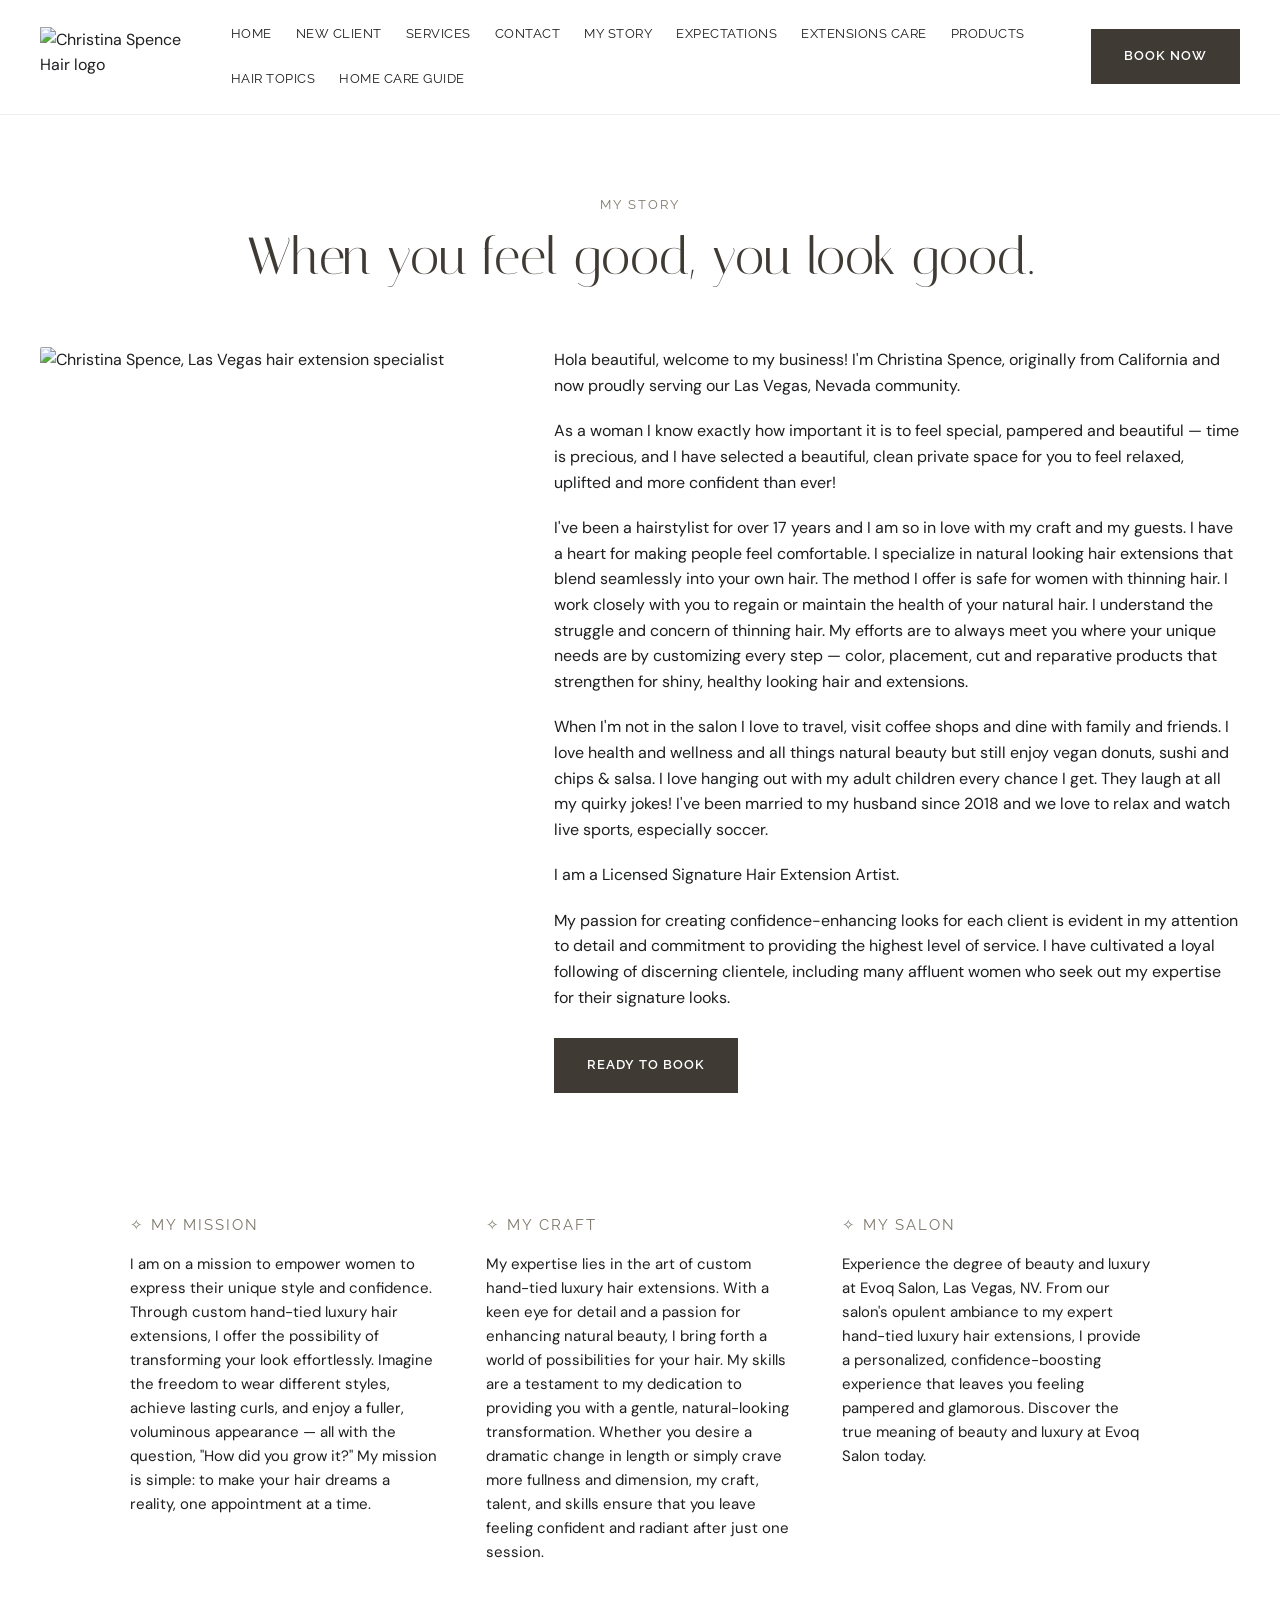
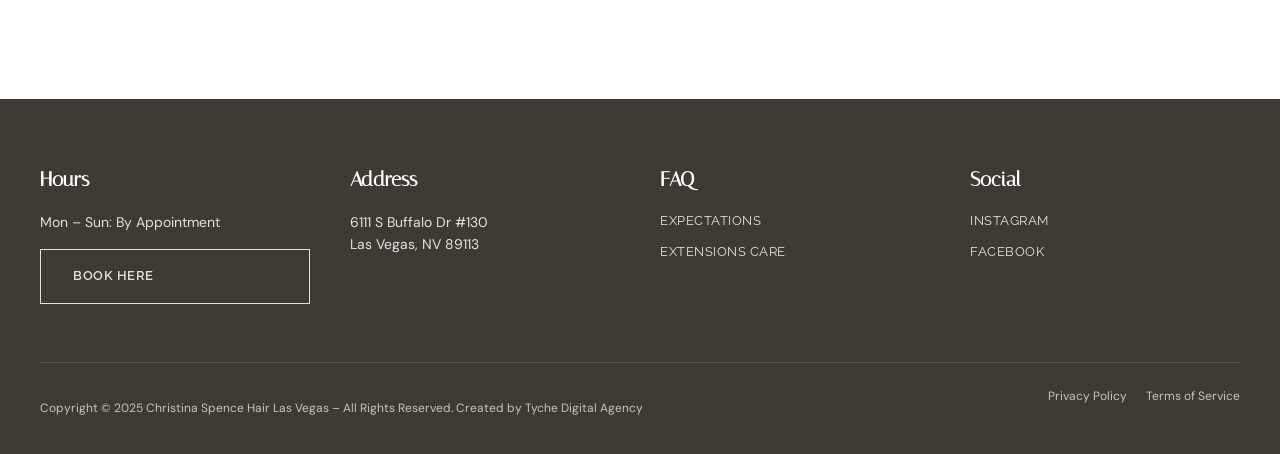
==== about-christina.html @ 87058861 "Rename about.html to about-christina.html" ====
<!DOCTYPE html>
<html lang="en">
<head>
<meta charset="UTF-8">
<meta name="viewport" content="width=device-width, initial-scale=1.0">
<title>About Christina | Las Vegas Hair Extension Specialist</title>
<link rel="preconnect" href="https://fonts.googleapis.com">
<link rel="preconnect" href="https://fonts.gstatic.com" crossorigin>
<link href="https://fonts.googleapis.com/css2?family=Italiana&family=DM+Sans:wght@400;500;700&family=Raleway:wght@500;600;700&display=swap" rel="stylesheet">
<link rel="stylesheet" href="style.css">
</head>
<body>

<header class="site-header">
  <div class="header-inner">
    <a href="index.html" class="logo">
      <img src="https://assets.zyrosite.com/cdn-cgi/image/format=auto,w=375,h=365,fit=crop/AoP68bJWR0tgPJ6Z/circle-csh-2024-logo-ALpOQ50o9pC0ZXP4.png" alt="Christina Spence Hair logo">
    </a>
    <button class="nav-toggle" aria-label="Open menu" aria-expanded="false">
      <span></span><span></span><span></span>
    </button>
    <nav class="main-nav">
      <a href="index.html">Home</a>
      <a href="new-client.html">New Client</a>
      <a href="hair-extension-services.html">Services</a>
      <a href="contact-christina-spence-hair.html">Contact</a>
      <a href="about-christina.html" class="active">My Story</a>
      <a href="what-to-expect.html">Expectations</a>
      <a href="hair-extension-care-guide.html">Extensions Care</a>
      <a href="recommended-hair-products.html">Products</a>
      <a href="hair-education-and-extension-topics.html">Hair Topics</a>
      <a href="home-hair-care-guide-.html">Home Care Guide</a>
    </nav>
    <a href="https://calendar.app.google/LgVL6fd3cWTwTrZi7" class="btn btn-dark header-cta" target="_blank" rel="noopener">Book Now</a>
  </div>
</header>

<main>

  <section class="page-hero">
    <p class="eyebrow center">My Story</p>
    <h1 class="center">When you feel good, you look good.</h1>
  </section>

  <section class="story-section">
    <div class="story-inner">
      <div class="story-image">
        <img src="https://assets.zyrosite.com/cdn-cgi/image/format=auto,w=768,h=738,fit=crop/AoP68bJWR0tgPJ6Z/img_1438-YD060xn8VRfNgnpO.jpeg" alt="Christina Spence, Las Vegas hair extension specialist">
      </div>
      <div class="story-text">
        <p>Hola beautiful, welcome to my business! I'm Christina Spence, originally from California and now proudly serving our Las Vegas, Nevada community.</p>
        <p>As a woman I know exactly how important it is to feel special, pampered and beautiful &mdash; time is precious, and I have selected a beautiful, clean private space for you to feel relaxed, uplifted and more confident than ever!</p>
        <p>I've been a hairstylist for over 17 years and I am so in love with my craft and my guests. I have a heart for making people feel comfortable. I specialize in natural looking hair extensions that blend seamlessly into your own hair. The method I offer is safe for women with thinning hair. I work closely with you to regain or maintain the health of your natural hair. I understand the struggle and concern of thinning hair. My efforts are to always meet you where your unique needs are by customizing every step &mdash; color, placement, cut and reparative products that strengthen for shiny, healthy looking hair and extensions.</p>
        <p>When I'm not in the salon I love to travel, visit coffee shops and dine with family and friends. I love health and wellness and all things natural beauty but still enjoy vegan donuts, sushi and chips &amp; salsa. I love hanging out with my adult children every chance I get. They laugh at all my quirky jokes! I've been married to my husband since 2018 and we love to relax and watch live sports, especially soccer.</p>
        <p>I am a Licensed Signature Hair Extension Artist.</p>
        <p>My passion for creating confidence-enhancing looks for each client is evident in my attention to detail and commitment to providing the highest level of service. I have cultivated a loyal following of discerning clientele, including many affluent women who seek out my expertise for their signature looks.</p>
        <a href="https://calendar.app.google/LgVL6fd3cWTwTrZi7" class="btn btn-dark" target="_blank" rel="noopener">Ready to Book</a>
      </div>
    </div>
  </section>

  <section class="pillars-section">
    <div class="pillar">
      <p class="eyebrow">&#10023; My Mission</p>
      <p>I am on a mission to empower women to express their unique style and confidence. Through custom hand-tied luxury hair extensions, I offer the possibility of transforming your look effortlessly. Imagine the freedom to wear different styles, achieve lasting curls, and enjoy a fuller, voluminous appearance &mdash; all with the question, "How did you grow it?" My mission is simple: to make your hair dreams a reality, one appointment at a time.</p>
    </div>
    <div class="pillar">
      <p class="eyebrow">&#10023; My Craft</p>
      <p>My expertise lies in the art of custom hand-tied luxury hair extensions. With a keen eye for detail and a passion for enhancing natural beauty, I bring forth a world of possibilities for your hair. My skills are a testament to my dedication to providing you with a gentle, natural-looking transformation. Whether you desire a dramatic change in length or simply crave more fullness and dimension, my craft, talent, and skills ensure that you leave feeling confident and radiant after just one session.</p>
    </div>
    <div class="pillar">
      <p class="eyebrow">&#10023; My Salon</p>
      <p>Experience the degree of beauty and luxury at Evoq Salon, Las Vegas, NV. From our salon's opulent ambiance to my expert hand-tied luxury hair extensions, I provide a personalized, confidence-boosting experience that leaves you feeling pampered and glamorous. Discover the true meaning of beauty and luxury at Evoq Salon today.</p>
    </div>
  </section>

</main>

<footer class="site-footer">
  <div class="footer-inner">
    <div class="footer-col">
      <h4>Hours</h4>
      <p>Mon &ndash; Sun: By Appointment</p>
      <a href="https://calendar.app.google/Bt7UDayW3P3kuvLn8" class="btn btn-outline-light" target="_blank" rel="noopener">Book Here</a>
    </div>
    <div class="footer-col">
      <h4>Address</h4>
      <p>6111 S Buffalo Dr #130<br>Las Vegas, NV 89113</p>
    </div>
    <div class="footer-col">
      <h4>FAQ</h4>
      <a href="what-to-expect.html">Expectations</a>
      <a href="hair-extension-care-guide.html">Extensions Care</a>
    </div>
    <div class="footer-col">
      <h4>Social</h4>
      <a href="#" target="_blank" rel="noopener">Instagram</a>
      <a href="#" target="_blank" rel="noopener">Facebook</a>
    </div>
  </div>
  <div class="footer-bottom">
    <p>Copyright &copy; 2025 Christina Spence Hair Las Vegas &ndash; All Rights Reserved. Created by Tyche Digital Agency</p>
    <div class="footer-legal">
      <a href="privacy-policy.html">Privacy Policy</a>
      <a href="terms-of-service.html">Terms of Service</a>
    </div>
  </div>
</footer>

<script src="script.js"></script>
</body>
</html>
---- style.css ----
/* ===== Design tokens (sampled from live site) =====
   Body text:    #1D1E20
   Headings/CTA: #3F3B34
   Muted/taupe:  #7E796C
   Light bg:     #F1F1F1
   Display font: Italiana
   Body font:    DM Sans
   UI/button:    Raleway
*/

:root{
  --ink:#1D1E20;
  --dark:#3F3B34;
  --taupe:#7E796C;
  --cream:#F1F1F1;
  --white:#ffffff;
  --font-display:'Italiana', serif;
  --font-body:'DM Sans', sans-serif;
  --font-ui:'Raleway', sans-serif;
}

*{box-sizing:border-box;}
body{margin:0;font-family:var(--font-body);color:var(--ink);background:var(--white);line-height:1.6;}
img{max-width:100%;display:block;}
a{text-decoration:none;color:inherit;}
h1,h2,h3{font-family:var(--font-display);font-weight:400;color:var(--dark);margin:0 0 20px;line-height:1.15;}
h1{font-size:72px;}
h2{font-size:40px;}
h3{font-size:24px;}
.center{text-align:center;}

.eyebrow{
  font-family:var(--font-ui);
  text-transform:uppercase;
  letter-spacing:2px;
  font-size:13px;
  color:var(--taupe);
  margin:0 0 12px;
}

/* Buttons */
.btn{
  display:inline-block;
  font-family:var(--font-ui);
  font-weight:600;
  text-transform:uppercase;
  letter-spacing:1px;
  font-size:13px;
  padding:16px 32px;
  border-radius:0;
  border:1px solid var(--dark);
  transition:opacity .2s ease;
}
.btn-dark{background:var(--dark);color:var(--white);}
.btn-dark:hover{opacity:.85;}
.btn-outline{background:transparent;color:var(--dark);}
.btn-outline:hover{background:var(--dark);color:var(--white);}
.btn-outline-light{border-color:var(--white);color:var(--white);}
.btn-outline-light:hover{background:var(--white);color:var(--dark);}
.btn-row{display:flex;flex-wrap:wrap;gap:16px;margin-top:24px;}

/* Header */
.site-header{padding:24px 0;border-bottom:1px solid #eee;}
.header-inner{
  max-width:1280px;margin:0 auto;padding:0 40px;
  display:flex;align-items:center;justify-content:space-between;gap:24px;
}
.logo img{height:60px;width:auto;}
.main-nav{display:flex;flex-wrap:wrap;gap:24px;font-family:var(--font-ui);font-size:13px;text-transform:uppercase;letter-spacing:.5px;}
.main-nav a:hover{color:var(--taupe);}
.header-cta{white-space:nowrap;}
.nav-toggle{display:none;background:none;border:0;cursor:pointer;padding:8px;}
.nav-toggle span{display:block;width:24px;height:2px;background:var(--dark);margin:5px 0;}

/* Hero */
.hero{padding:80px 40px;}
.hero-inner{max-width:1280px;margin:0 auto;display:grid;grid-template-columns:1fr 1fr;gap:60px;align-items:center;}
.hero-copy{max-width:480px;margin:0 0 32px;font-size:17px;}
.hero-image img{border-radius:2px;}

/* Guest experience */
.guest-experience{padding:80px 40px;background:var(--cream);text-align:center;}
.steps{max-width:1000px;margin:40px auto 0;display:grid;grid-template-columns:repeat(3,1fr);gap:48px;}
.step-number{display:block;font-family:var(--font-display);font-size:48px;color:var(--taupe);margin-bottom:16px;}

/* Testimonials */
.testimonials{padding:80px 40px;max-width:1100px;margin:0 auto;}
.testimonial-grid{display:grid;grid-template-columns:1fr 1fr;gap:48px;margin-top:48px;}
.testimonial{margin:0;padding:0;font-style:italic;font-size:15px;color:var(--ink);}
.testimonial cite{display:block;margin-top:16px;font-style:normal;font-family:var(--font-ui);text-transform:uppercase;font-size:12px;letter-spacing:1px;color:var(--taupe);}

/* Pain points */
.pain-points{padding:80px 40px;}
.pain-points-inner{max-width:1280px;margin:0 auto;display:grid;grid-template-columns:1fr 1.2fr;gap:60px;align-items:center;}
.pain-image img{border-radius:2px;}
.pain-item{display:flex;gap:16px;margin-bottom:24px;}
.pain-number{font-family:var(--font-display);font-size:28px;color:var(--taupe);flex-shrink:0;}
.pain-item p{margin:0;}

/* Solution */
.solution{padding:80px 40px;background:var(--cream);}
.solution-inner{max-width:1280px;margin:0 auto;display:grid;grid-template-columns:1fr 1.2fr;gap:60px;align-items:center;}
.solution-image img{border-radius:2px;}
.solution-copy{font-size:20px;font-family:var(--font-display);color:var(--dark);line-height:1.4;margin-bottom:8px;}

/* Interior page hero */
.page-hero{padding:80px 40px 40px;max-width:900px;margin:0 auto;}
.page-hero h1{font-size:52px;}
.page-intro{max-width:640px;margin:0 auto;font-size:17px;color:var(--ink);}
.nav-toggle{}

/* Pillars (My Story mission/craft/salon, Expectations pre-visit/consultation/after) */
.pillars-section{max-width:1100px;margin:0 auto;padding:40px 40px 80px;display:grid;grid-template-columns:repeat(3,1fr);gap:48px;}
.pillar h3{font-size:22px;}
.pillar p{font-size:15px;}

/* Story section (About page) */
.story-section{padding:0 40px 80px;}
.story-inner{max-width:1200px;margin:0 auto;display:grid;grid-template-columns:.8fr 1.2fr;gap:56px;align-items:start;}
.story-image img{border-radius:2px;position:sticky;top:24px;}
.story-text p{margin:0 0 20px;font-size:16px;}
.story-text .btn{margin-top:8px;}

/* CTA band */
.cta-band{padding:0 40px 80px;}

/* Care guide */
.care-section{max-width:900px;margin:0 auto;padding:0 40px 80px;display:grid;gap:32px;}
.care-item h3{font-size:20px;margin-bottom:12px;}
.care-item p{margin:0 0 10px;font-size:15px;}

/* Pricing */
.pricing-section{max-width:1200px;margin:0 auto;padding:40px;}
.pricing-grid{display:grid;grid-template-columns:repeat(3,1fr);gap:32px;margin-top:32px;}
.pricing-card{border:1px solid #e5e2dc;padding:32px 24px;text-align:center;}
.pricing-card.featured{border-color:var(--dark);background:var(--cream);}
.pricing-card h3{font-size:22px;}
.pricing-card p{font-size:14px;}
.pricing-card .price{font-family:var(--font-display);font-size:22px;color:var(--dark);margin:16px 0 4px;}
.pricing-card .price-note{font-size:12px;color:var(--taupe);text-transform:uppercase;letter-spacing:.5px;}
.price-footnote{font-size:13px;color:var(--taupe);margin-top:16px;}

/* Gallery */
.gallery-section{max-width:1200px;margin:0 auto;padding:40px;}
.gallery-grid{display:grid;grid-template-columns:repeat(6,1fr);gap:12px;margin-top:32px;}
.gallery-grid img{aspect-ratio:1/1;object-fit:cover;border-radius:2px;}

/* Contact */
.contact-section{max-width:700px;margin:0 auto;padding:0 40px 100px;}
.contact-card{text-align:center;border:1px solid #e5e2dc;padding:56px 32px;}
.contact-card h2{font-size:28px;}
.contact-card p{margin:0 0 8px;}
.contact-card a[href^="mailto"]{display:inline-block;margin-bottom:24px;color:var(--taupe);}
.contact-card .btn{margin-top:16px;}

/* Newsletter form (New Client page) */
.newsletter-form{display:flex;gap:12px;margin-top:20px;flex-wrap:wrap;}
.newsletter-form input{flex:1;min-width:220px;padding:16px;border:1px solid var(--taupe);font-family:var(--font-body);font-size:15px;}
.newsletter-form button{border:1px solid var(--dark);cursor:pointer;}

/* Products */
.product-section{max-width:1000px;margin:0 auto;padding:0 40px 100px;display:grid;grid-template-columns:1fr 1fr;gap:40px;}
.product-card{border:1px solid #e5e2dc;padding:32px 24px;}
.product-card h3{font-size:20px;}
.product-card p{font-size:14px;}

/* Blog / Hair Topics */
.blog-section{max-width:1100px;margin:0 auto;padding:0 40px 100px;}
.blog-grid{display:grid;grid-template-columns:repeat(2,1fr);gap:32px;}
.blog-card{border:1px solid #e5e2dc;padding:28px 24px;}
.blog-card h3{font-size:19px;}
.blog-card p{font-size:14px;}
.blog-meta{font-size:12px;color:var(--taupe);text-transform:uppercase;letter-spacing:.5px;}
.blog-note{margin-top:24px;font-size:13px;color:var(--taupe);}

/* Footer */
.site-footer{background:var(--dark);color:var(--white);padding:64px 40px 24px;margin-top:40px;}
.footer-inner{max-width:1280px;margin:0 auto;display:grid;grid-template-columns:repeat(4,1fr);gap:40px;}
.footer-col h4{font-family:var(--font-display);font-size:20px;margin:0 0 16px;color:var(--white);}
.footer-col p{margin:0 0 16px;font-size:14px;opacity:.85;}
.footer-col a{display:block;margin-bottom:10px;font-family:var(--font-ui);font-size:13px;text-transform:uppercase;letter-spacing:.5px;opacity:.85;}
.footer-col a:hover{opacity:1;}
.footer-bottom{
  max-width:1280px;margin:48px auto 0;padding-top:24px;border-top:1px solid rgba(255,255,255,.15);
  display:flex;flex-wrap:wrap;justify-content:space-between;gap:16px;font-size:12px;opacity:.7;
}
.footer-legal a{margin-left:16px;}

/* Responsive */
@media (max-width:900px){
  h1{font-size:44px;}
  h2{font-size:30px;}
  .main-nav{display:none;width:100%;flex-direction:column;gap:16px;order:3;padding-top:16px;}
  .main-nav.is-open{display:flex;}
  .header-inner{flex-wrap:wrap;}
  .nav-toggle{display:block;}
  .hero-inner,.pain-points-inner,.solution-inner{grid-template-columns:1fr;}
  .steps,.testimonial-grid{grid-template-columns:1fr;}
  .pillars-section,.pricing-grid,.product-section,.blog-grid{grid-template-columns:1fr;}
  .story-inner{grid-template-columns:1fr;}
  .gallery-grid{grid-template-columns:repeat(3,1fr);}
  .page-hero h1{font-size:36px;}
  .footer-inner{grid-template-columns:1fr 1fr;}
  .header-cta{display:none;}
}
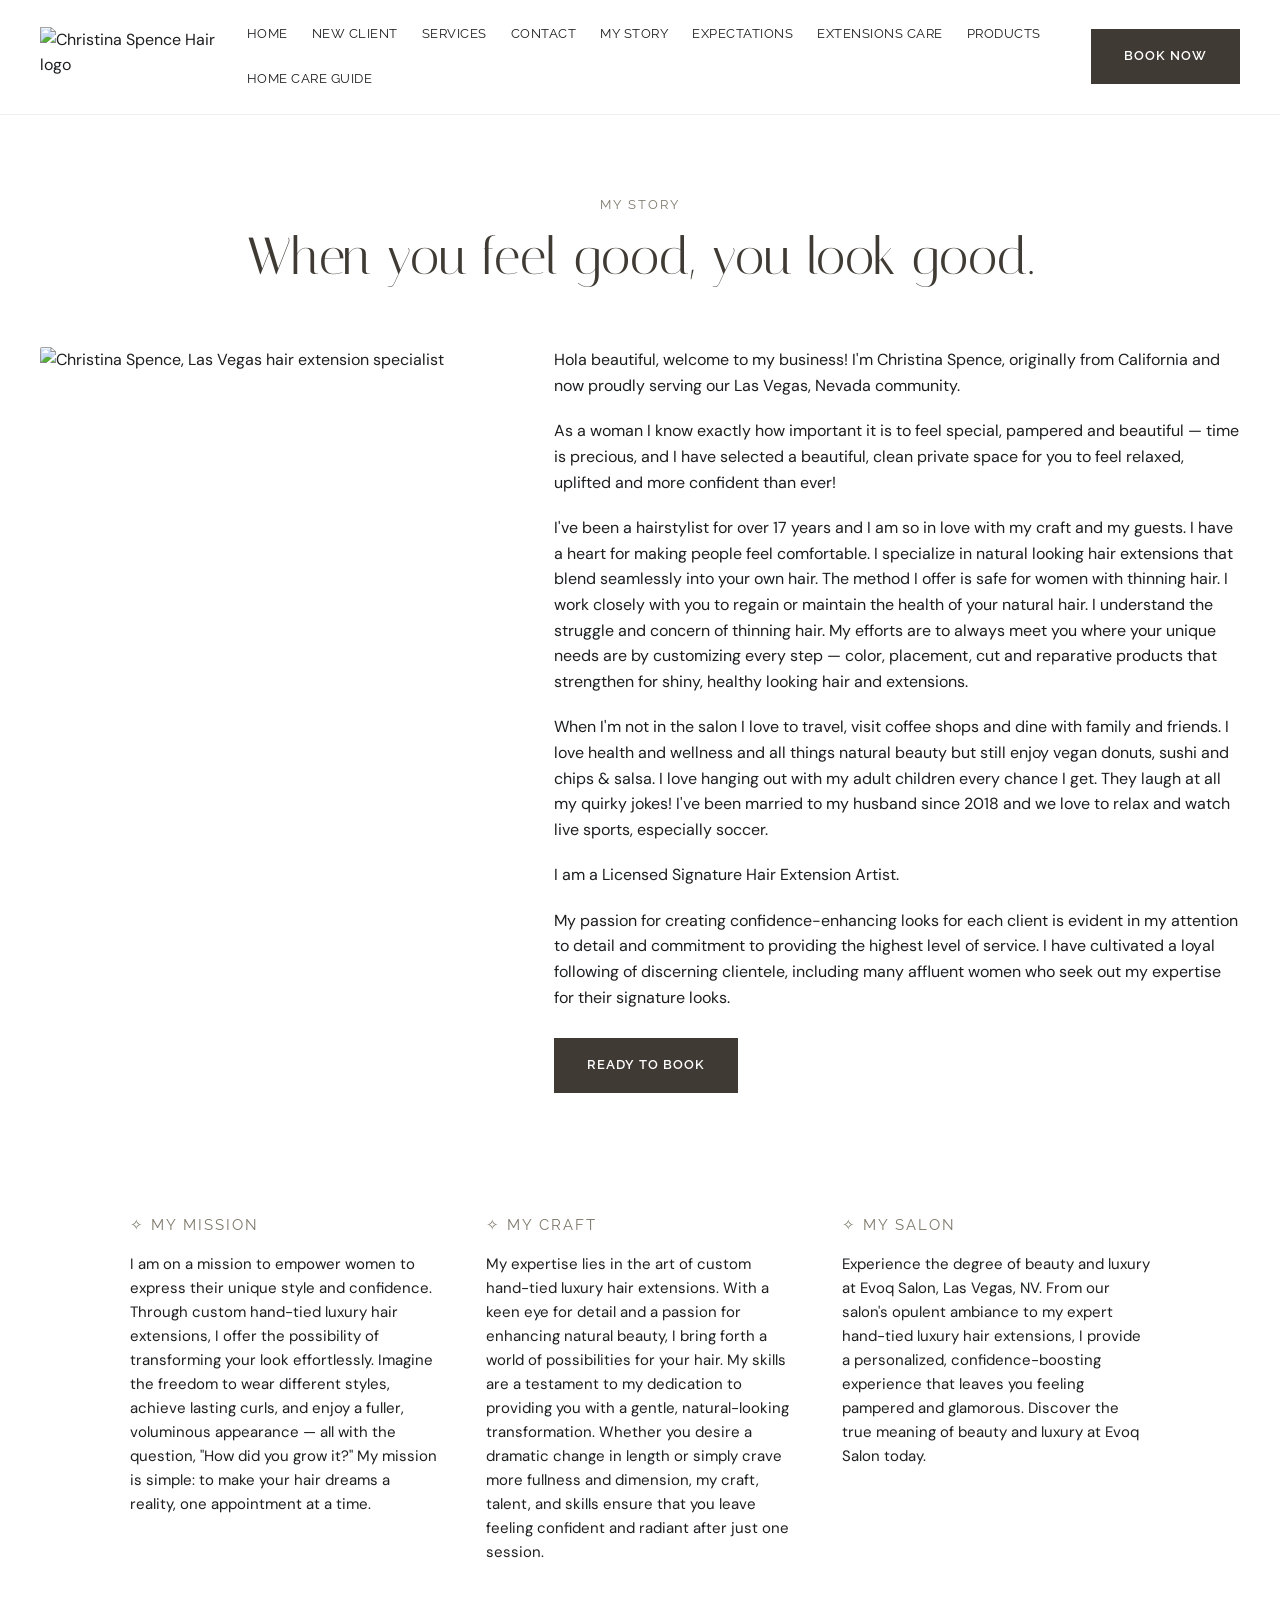
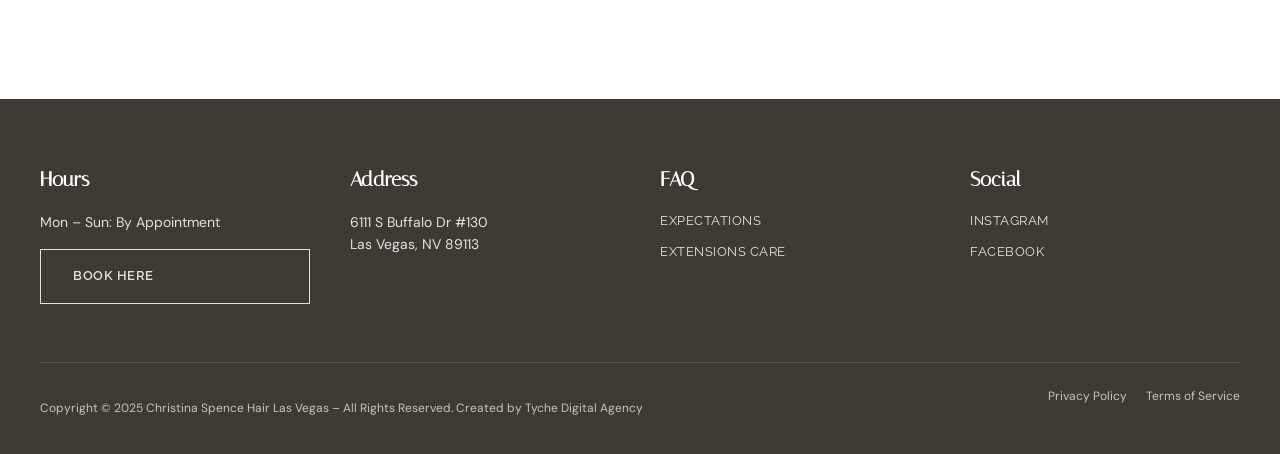
==== commit c00a7aa2: "Update about-christina.html" ====
--- a/about-christina.html
+++ b/about-christina.html
@@ -28,7 +28,6 @@
       <a href="what-to-expect.html">Expectations</a>
       <a href="hair-extension-care-guide.html">Extensions Care</a>
       <a href="recommended-hair-products.html">Products</a>
-      <a href="hair-education-and-extension-topics.html">Hair Topics</a>
       <a href="home-hair-care-guide-.html">Home Care Guide</a>
     </nav>
     <a href="https://calendar.app.google/LgVL6fd3cWTwTrZi7" class="btn btn-dark header-cta" target="_blank" rel="noopener">Book Now</a>
